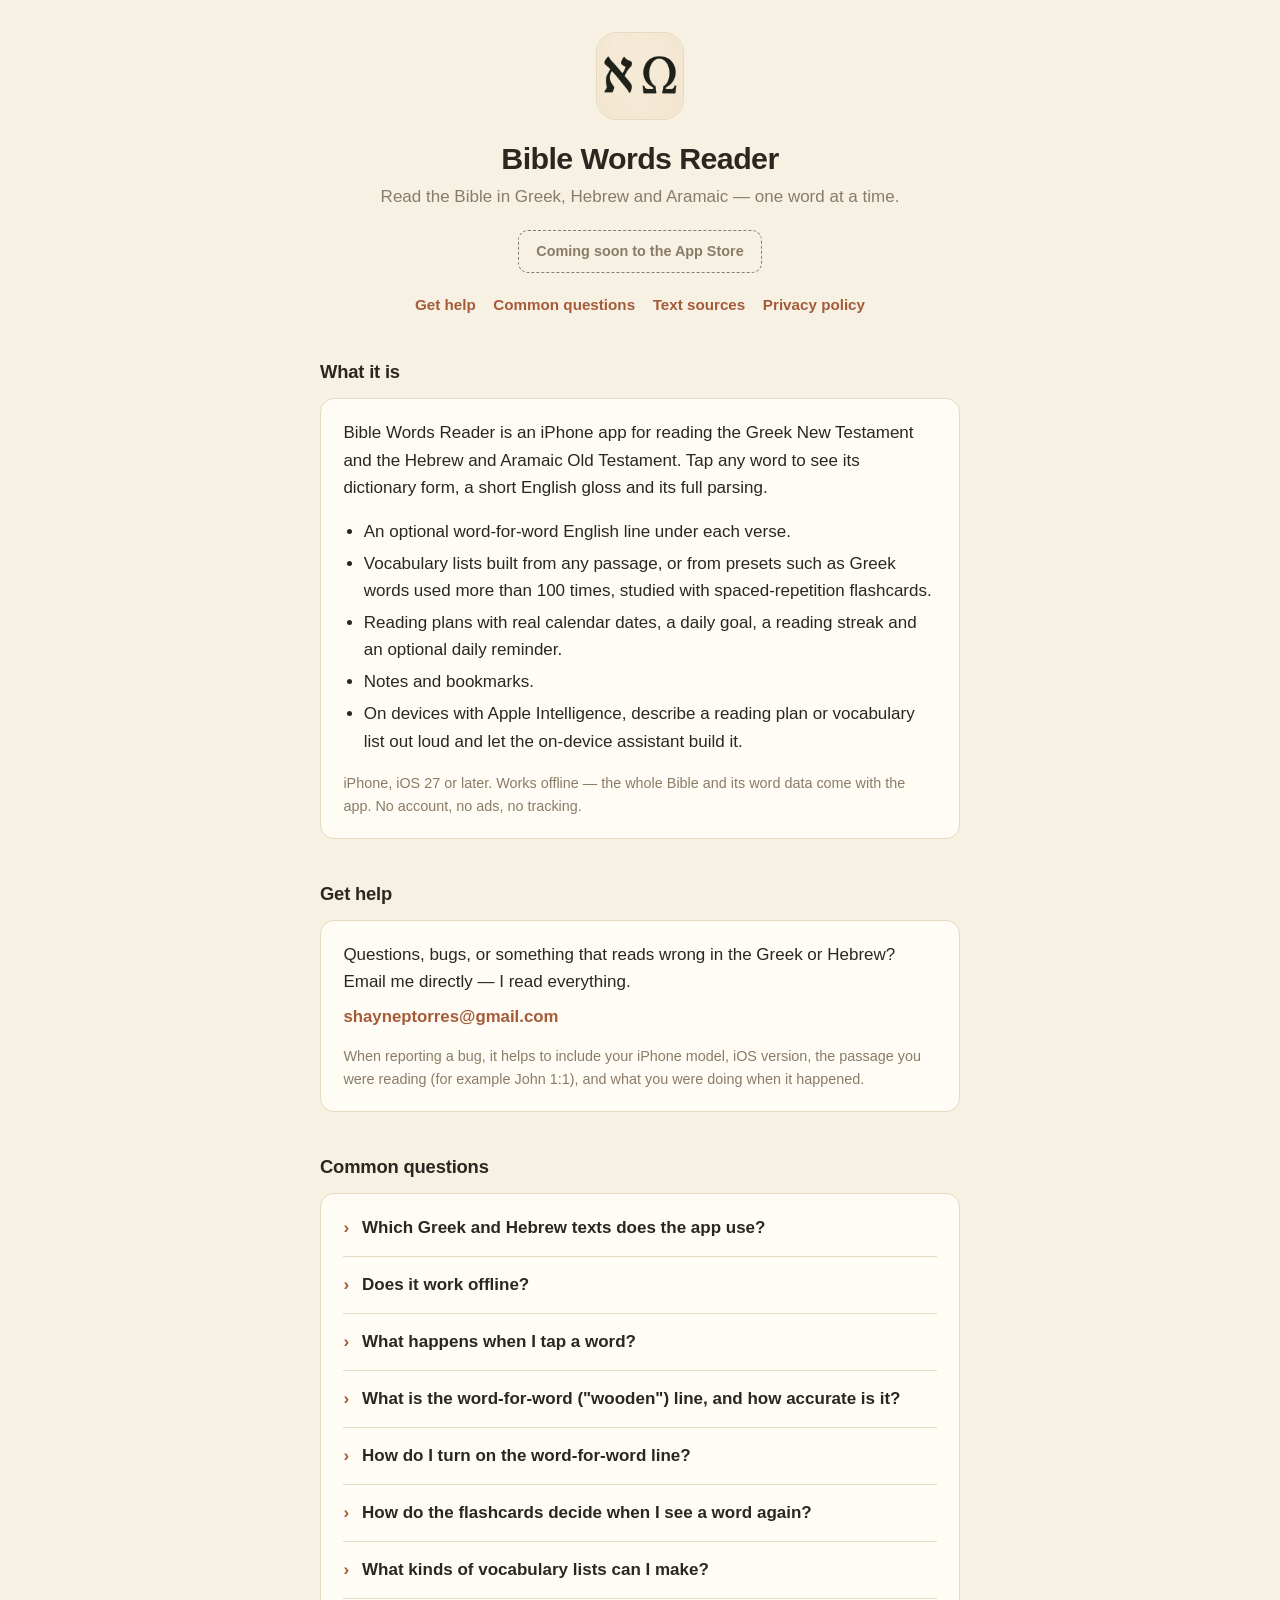
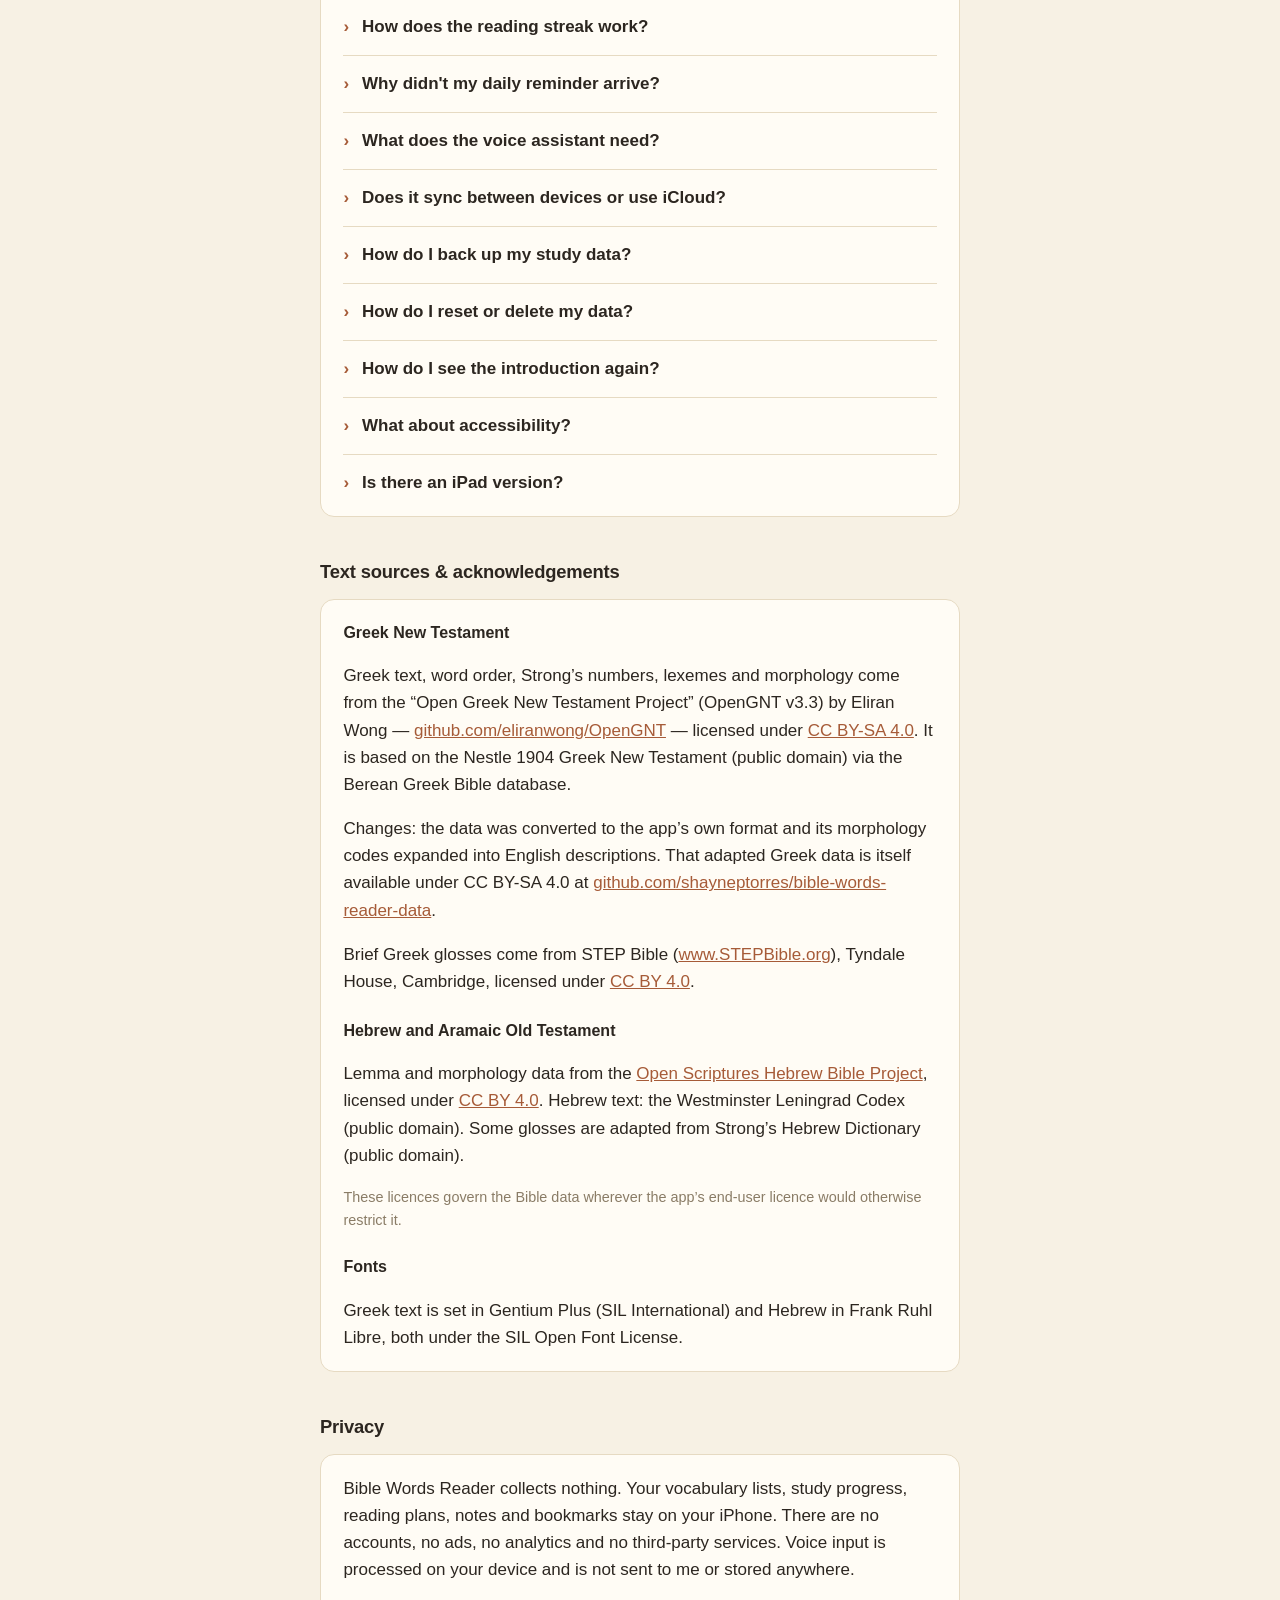
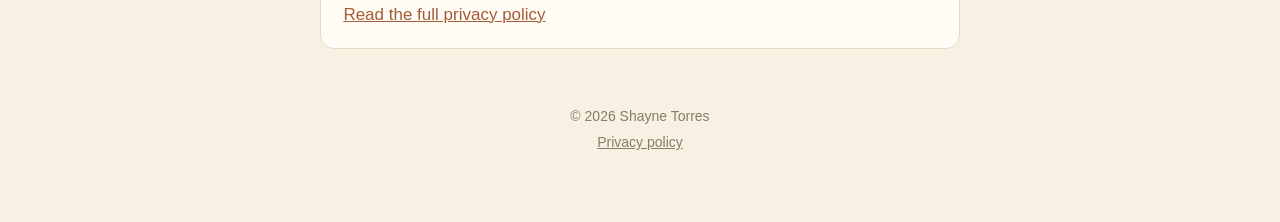
==== index.html @ 93ba6aef "Add the support site for Bible Words Reader Support, FAQ, privacy policy and text-source credits for" ====
<!DOCTYPE html>
<html lang="en">
<head>
<meta charset="utf-8">
<meta name="viewport" content="width=device-width, initial-scale=1">
<title>Bible Words Reader — Support</title>
<meta name="description" content="Support, FAQ and privacy for Bible Words Reader, an iPhone app for reading the Bible in Greek, Hebrew and Aramaic.">
<meta name="theme-color" content="#F7F1E4" media="(prefers-color-scheme: light)">
<meta name="theme-color" content="#1C1813" media="(prefers-color-scheme: dark)">
<link rel="icon" type="image/png" href="assets/favicon-64.png">
<link rel="apple-touch-icon" href="assets/apple-touch-icon.png">
<link rel="stylesheet" href="style.css">
</head>
<body>
<main>

  <header>
    <picture>
      <source srcset="assets/icon-dark-256.png" media="(prefers-color-scheme: dark)">
      <img class="mark" src="assets/icon-256.png" width="88" height="88" alt="Bible Words Reader app icon">
    </picture>
    <h1>Bible Words Reader</h1>
    <p class="tagline">Read the Bible in Greek, Hebrew and Aramaic — one word at a time.</p>

    <!-- TODO(owner): replace this placeholder with Apple's official
         "Download on the App Store" badge linking to the apps.apple.com URL
         once the app is live. -->
    <span class="store-badge">Coming soon to the App Store</span>

    <nav aria-label="Sections">
      <a href="#help">Get help</a>
      <a href="#faq">Common questions</a>
      <a href="#sources">Text sources</a>
      <a href="privacy.html">Privacy policy</a>
    </nav>
  </header>

  <h2 id="about">What it is</h2>
  <div class="card">
    <p>
      Bible Words Reader is an iPhone app for reading the Greek New Testament and
      the Hebrew and Aramaic Old Testament. Tap any word to see its dictionary
      form, a short English gloss and its full parsing.
    </p>
    <ul>
      <li>An optional word-for-word English line under each verse.</li>
      <li>Vocabulary lists built from any passage, or from presets such as Greek
        words used more than 100 times, studied with spaced-repetition
        flashcards.</li>
      <li>Reading plans with real calendar dates, a daily goal, a reading streak
        and an optional daily reminder.</li>
      <li>Notes and bookmarks.</li>
      <li>On devices with Apple Intelligence, describe a reading plan or
        vocabulary list out loud and let the on-device assistant build it.</li>
    </ul>
    <p class="muted small">
      iPhone, iOS 27 or later. Works offline — the whole Bible and its word data
      come with the app. No account, no ads, no tracking.
    </p>
  </div>

  <h2 id="help">Get help</h2>
  <div class="card">
    <p style="margin:0">
      Questions, bugs, or something that reads wrong in the Greek or Hebrew?
      Email me directly — I read everything.
    </p>
    <a class="contact" href="mailto:shayneptorres@gmail.com?subject=Bible%20Words%20Reader%20Support">
      shayneptorres@gmail.com
    </a>
    <p style="margin:.9rem 0 0" class="small muted">
      When reporting a bug, it helps to include your iPhone model, iOS version,
      the passage you were reading (for example John 1:1), and what you were
      doing when it happened.
    </p>
  </div>

  <h2 id="faq">Common questions</h2>
  <div class="card">

    <details>
      <summary>Which Greek and Hebrew texts does the app use?</summary>
      <p>
        The Greek New Testament comes from the Open Greek New Testament
        (OpenGNT), based on the Nestle 1904 text, with glosses from STEP Bible.
        The Hebrew and Aramaic Old Testament, with its word-by-word parsing,
        comes from the Open Scriptures Hebrew Bible. Full credits and licences
        are under <a href="#sources">Text sources</a>.
      </p>
    </details>

    <details>
      <summary>Does it work offline?</summary>
      <p>
        Yes. The biblical text, dictionary forms, glosses and parsing are all
        bundled with the app, so reading, word lookups, flashcards, plans, notes
        and bookmarks all work without a connection. Only the optional links out
        to other apps and websites (such as YouVersion, BibleGateway or Logos)
        need the internet.
      </p>
    </details>

    <details>
      <summary>What happens when I tap a word?</summary>
      <p>
        You'll see the word's dictionary form (lemma), a short English gloss and
        its full parsing — part of speech plus tense, voice, mood, person,
        number, gender, case or stem as they apply.
      </p>
    </details>

    <details>
      <summary>What is the word-for-word ("wooden") line, and how accurate is it?</summary>
      <p>
        It's a rough English rendering of each word, kept in the original word
        order, so you can follow the Greek or Hebrew without switching to a
        translation. It's built from dictionary glosses and the verb's parsing,
        not written by a translator, so it reads awkwardly on purpose and is
        sometimes simply wrong. Narrative and letters read best; Hebrew poetry
        and the prophets are noticeably rougher. Treat it as a window into the
        source text, not a translation.
      </p>
    </details>

    <details>
      <summary>How do I turn on the word-for-word line?</summary>
      <p>
        It's off by default. In the reader, tap the <strong>Tools</strong>
        button (the grid of four squares), choose <strong>Reader
        settings</strong>, and switch on <strong>Show wooden
        translation</strong>. It appears in the <strong>Verse by verse</strong>
        layout, which you can pick in the same screen.
      </p>
    </details>

    <details>
      <summary>How do the flashcards decide when I see a word again?</summary>
      <p>
        After each card you rate how well you knew it. The schedule is a
        variant of the classic SM-2 method:
      </p>
      <ul>
        <li><strong>Good</strong> — first review in 1 day, then 6 days, then
          the gap grows by the word's ease (up to 2.5×) each time.</li>
        <li><strong>Easy</strong> — a new word jumps straight to 4 days, and
          known words grow faster than with Good.</li>
        <li><strong>Hard</strong> — still counts as remembered, but the gap only
          grows a little and the word gets slightly harder to space out.</li>
        <li><strong>Again</strong> — the word comes back tomorrow and its gaps
          grow more slowly from then on.</li>
      </ul>
    </details>

    <details>
      <summary>What kinds of vocabulary lists can I make?</summary>
      <p>
        Build a list from any passage — a chapter, a book or a range — or start
        from a preset: Greek or Hebrew words that occur more than 100, 75, 50,
        25, 10 or 5 times. On devices with Apple Intelligence you can also
        describe the list you want out loud.
      </p>
    </details>

    <details>
      <summary>How does the reading streak work?</summary>
      <p>
        Any day you mark reading counts toward your streak. You get one
        "freeze" a month, which covers a single missed day so one busy day
        doesn't erase a long run. Your longest streak is kept even after a
        streak ends.
      </p>
    </details>

    <details>
      <summary>Why didn't my daily reminder arrive?</summary>
      <ul>
        <li><strong>Notifications are off.</strong> If you declined the
          permission, the reminder settings say so and offer a shortcut to iOS
          Settings to turn notifications back on for the app.</li>
        <li><strong>You already read that day.</strong> The reminder is skipped
          on purpose on days that already have reading.</li>
        <li><strong>You haven't opened the app for a while.</strong> The
          reminder is scheduled one day at a time and refreshed whenever you
          open the app or record reading, so after a stretch away it resumes
          once you open the app again.</li>
        <li><strong>A Focus mode or Scheduled Summary</strong> may be holding
          it back — check iOS Settings → Notifications.</li>
      </ul>
    </details>

    <details>
      <summary>What does the voice assistant need?</summary>
      <p>
        An iPhone that supports Apple Intelligence, with Apple Intelligence
        turned on and its on-device model finished downloading. It also asks
        for microphone and speech-recognition permission the first time you use
        it. Speech is transcribed on your device and requests are handled by
        Apple's on-device model — nothing is sent to me or to any server. If
        your device can't run it, the voice options are hidden or explained and
        you can build lists and plans by hand as usual.
      </p>
    </details>

    <details>
      <summary>Does it sync between devices or use iCloud?</summary>
      <p>
        No. There's no account and no iCloud sync — your lists, study progress,
        plans, notes and bookmarks live only on the iPhone where you created
        them.
      </p>
    </details>

    <details>
      <summary>How do I back up my study data?</summary>
      <p>
        The app has no export or sync of its own. Your data is included in your
        iPhone's regular backup (iCloud Backup, or a backup to a Mac or PC), so
        restoring your iPhone — or setting up a new one — from a backup brings
        it back.
      </p>
    </details>

    <details>
      <summary>How do I reset or delete my data?</summary>
      <p>
        Swipe to delete individual vocabulary lists, reading plans, notes or
        bookmarks. To erase everything at once, delete the app from your iPhone
        — that removes all of its data. (Restoring an older iPhone backup can
        bring that data back.)
      </p>
    </details>

    <details>
      <summary>How do I see the introduction again?</summary>
      <p>
        Tap <strong>Tools</strong> (the grid of four squares) →
        <strong>Settings</strong>, then under <strong>Help</strong> choose
        <strong>Show Onboarding</strong>. The reading plans and vocabulary tours
        are there too. Replaying a tour doesn't change your reading position,
        plans or goal.
      </p>
    </details>

    <details>
      <summary>What about accessibility?</summary>
      <p>
        You can change the reading text size under <strong>Reader
        settings</strong>, and the app follows your system light or dark
        appearance. If something is hard to use with VoiceOver, larger text or
        any other accessibility setting, please <a href="#help">email me</a> —
        I'd like to fix it.
      </p>
    </details>

    <details>
      <summary>Is there an iPad version?</summary>
      <p>
        Not yet — Bible Words Reader is designed for iPhone for now.
      </p>
    </details>

  </div>

  <h2 id="sources">Text sources &amp; acknowledgements</h2>
  <div class="card">
    <h3>Greek New Testament</h3>
    <p>
      Greek text, word order, Strong&rsquo;s numbers, lexemes and morphology come from
      the &ldquo;Open Greek New Testament Project&rdquo; (OpenGNT v3.3) by Eliran Wong
      &mdash; <a href="https://github.com/eliranwong/OpenGNT">github.com/eliranwong/OpenGNT</a>
      &mdash; licensed under
      <a href="https://creativecommons.org/licenses/by-sa/4.0/">CC BY-SA 4.0</a>.
      It is based on the Nestle 1904 Greek New Testament (public domain) via the
      Berean Greek Bible database.
    </p>
    <p>
      Changes: the data was converted to the app&rsquo;s own format and its morphology
      codes expanded into English descriptions. That adapted Greek data is itself
      available under CC BY-SA 4.0 at
      <a href="https://github.com/shayneptorres/bible-words-reader-data">github.com/shayneptorres/bible-words-reader-data</a>.
    </p>
    <p>
      Brief Greek glosses come from STEP Bible
      (<a href="https://www.STEPBible.org">www.STEPBible.org</a>), Tyndale House,
      Cambridge, licensed under
      <a href="https://creativecommons.org/licenses/by/4.0/">CC BY 4.0</a>.
    </p>

    <h3>Hebrew and Aramaic Old Testament</h3>
    <p>
      Lemma and morphology data from the
      <a href="https://github.com/openscriptures/morphhb">Open Scriptures Hebrew Bible Project</a>,
      licensed under <a href="https://creativecommons.org/licenses/by/4.0/">CC BY 4.0</a>.
      Hebrew text: the Westminster Leningrad Codex (public domain). Some glosses are
      adapted from Strong&rsquo;s Hebrew Dictionary (public domain).
    </p>

    <p class="muted small">
      These licences govern the Bible data wherever the app&rsquo;s end-user licence
      would otherwise restrict it.
    </p>

    <h3>Fonts</h3>
    <p>
      Greek text is set in Gentium Plus (SIL International) and Hebrew in Frank
      Ruhl Libre, both under the SIL Open Font License.
    </p>
  </div>

  <h2 id="privacy">Privacy</h2>
  <div class="card">
    <p>
      Bible Words Reader collects nothing. Your vocabulary lists, study progress,
      reading plans, notes and bookmarks stay on your iPhone. There are no
      accounts, no ads, no analytics and no third-party services. Voice input is
      processed on your device and is not sent to me or stored anywhere.
    </p>
    <p><a href="privacy.html">Read the full privacy policy</a></p>
  </div>

  <footer>
    <p>© 2026 Shayne Torres</p>
    <p><a href="privacy.html">Privacy policy</a></p>
  </footer>

</main>
</body>
</html>
---- style.css ----
/* Bible Words Reader support site. No build step, no external resources. */

:root {
  --accent: #A65B38;
  --bg: #F7F1E4;
  --surface: #FFFCF5;
  --text: #2C2620;
  --text-secondary: #8A7C66;
  --hairline: #E6DAC2;
  color-scheme: light dark;
}
@media (prefers-color-scheme: dark) {
  :root {
    --accent: #CB7E55;
    --bg: #1C1813;
    --surface: #26211A;
    --text: #EDE6D8;
    --text-secondary: #A99B82;
    --hairline: #3A332A;
  }
}

* { box-sizing: border-box; }

html { -webkit-text-size-adjust: 100%; }

body {
  margin: 0;
  padding: 2rem 1rem 4rem;
  background: var(--bg);
  color: var(--text);
  font: 17px/1.6 -apple-system, BlinkMacSystemFont, "Segoe UI", Roboto,
        Helvetica, Arial, sans-serif;
  -webkit-font-smoothing: antialiased;
  overflow-wrap: break-word;
}

main { max-width: 640px; margin: 0 auto; }

header { text-align: center; margin-bottom: 2.5rem; }

.mark {
  display: block;
  width: 88px; height: 88px;
  margin: 0 auto 1.25rem;
  border-radius: 20px;
  border: 1px solid var(--hairline);
}

h1 { font-size: 1.9rem; line-height: 1.2; margin: 0 0 .4rem; letter-spacing: -.02em; }
.tagline { color: var(--text-secondary); margin: 0; }

nav {
  display: flex; flex-wrap: wrap; justify-content: center; gap: .35rem 1.1rem;
  margin: 1.25rem 0 0; font-size: .95rem;
}
nav a { text-decoration: none; font-weight: 600; }
nav a:hover { text-decoration: underline; }

h2 {
  font-size: 1.15rem;
  margin: 2.5rem 0 .75rem;
  letter-spacing: -.01em;
  scroll-margin-top: 1rem;
}
h3 { font-size: 1rem; margin: 1.4rem 0 .35rem; }
h3:first-child { margin-top: 0; }

.card {
  background: var(--surface);
  border: 1px solid var(--hairline);
  border-radius: 14px;
  padding: 1.25rem 1.4rem;
}
.card + .card { margin-top: .75rem; }
.card > p:first-child, .card > ul:first-child { margin-top: 0; }
.card > p:last-child, .card > ul:last-child { margin-bottom: 0; }

.muted { color: var(--text-secondary); }
.small { font-size: .9rem; }

a { color: var(--accent); }

ul { padding-left: 1.2em; }
li + li { margin-top: .3rem; }

.contact {
  display: inline-block;
  margin-top: .5rem;
  font-size: 1.05rem;
  font-weight: 600;
  text-decoration: none;
}
.contact:hover { text-decoration: underline; }

/* Placeholder until the app is live. Swap for Apple's official badge. */
.store-badge {
  display: inline-block;
  margin-top: 1.25rem;
  padding: .55rem 1.1rem;
  border-radius: 10px;
  border: 1px dashed var(--text-secondary);
  color: var(--text-secondary);
  font-size: .9rem;
  font-weight: 600;
}

details { border-top: 1px solid var(--hairline); padding: .9rem 0; }
details:first-of-type { border-top: none; padding-top: 0; }
details:last-of-type { padding-bottom: 0; }
summary {
  cursor: pointer;
  font-weight: 600;
  list-style: none;
  padding-left: 1.1em;
  text-indent: -1.1em;
}
summary::-webkit-details-marker { display: none; }
summary::before {
  content: "›";
  display: inline-block;
  width: 1.1em;
  text-indent: 0;
  color: var(--accent);
  font-weight: 700;
  transition: transform .15s ease;
}
details[open] summary::before { transform: rotate(90deg); }
details p, details ul { margin: .6rem 0 0 1.1em; color: var(--text-secondary); }
details strong { color: var(--text); font-weight: 600; }

.todo {
  border-left: 3px solid var(--accent);
  padding-left: .8rem;
  color: var(--text-secondary);
  font-style: italic;
}

footer {
  margin-top: 3.5rem;
  text-align: center;
  color: var(--text-secondary);
  font-size: .875rem;
}
footer a { color: var(--text-secondary); }
footer p { margin: .25rem 0; }

@media (prefers-reduced-motion: reduce) {
  summary::before { transition: none; }
}
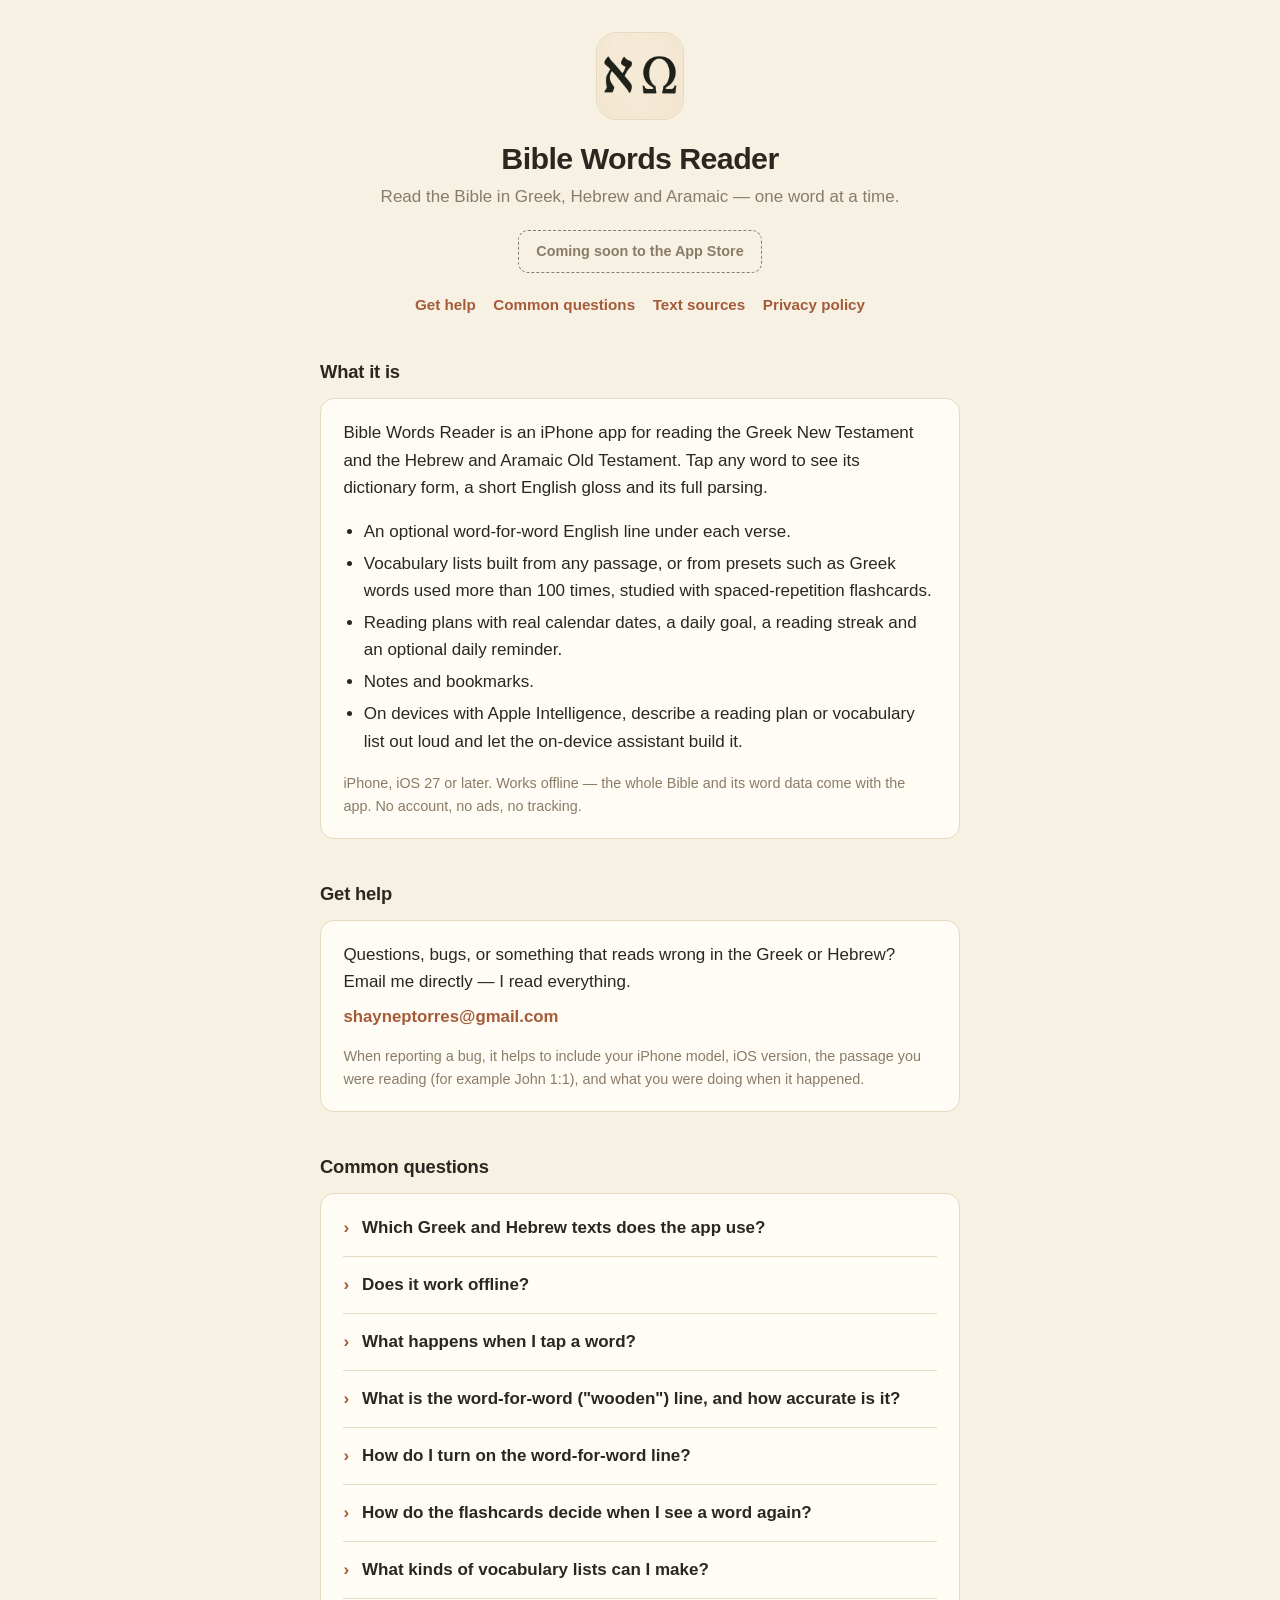
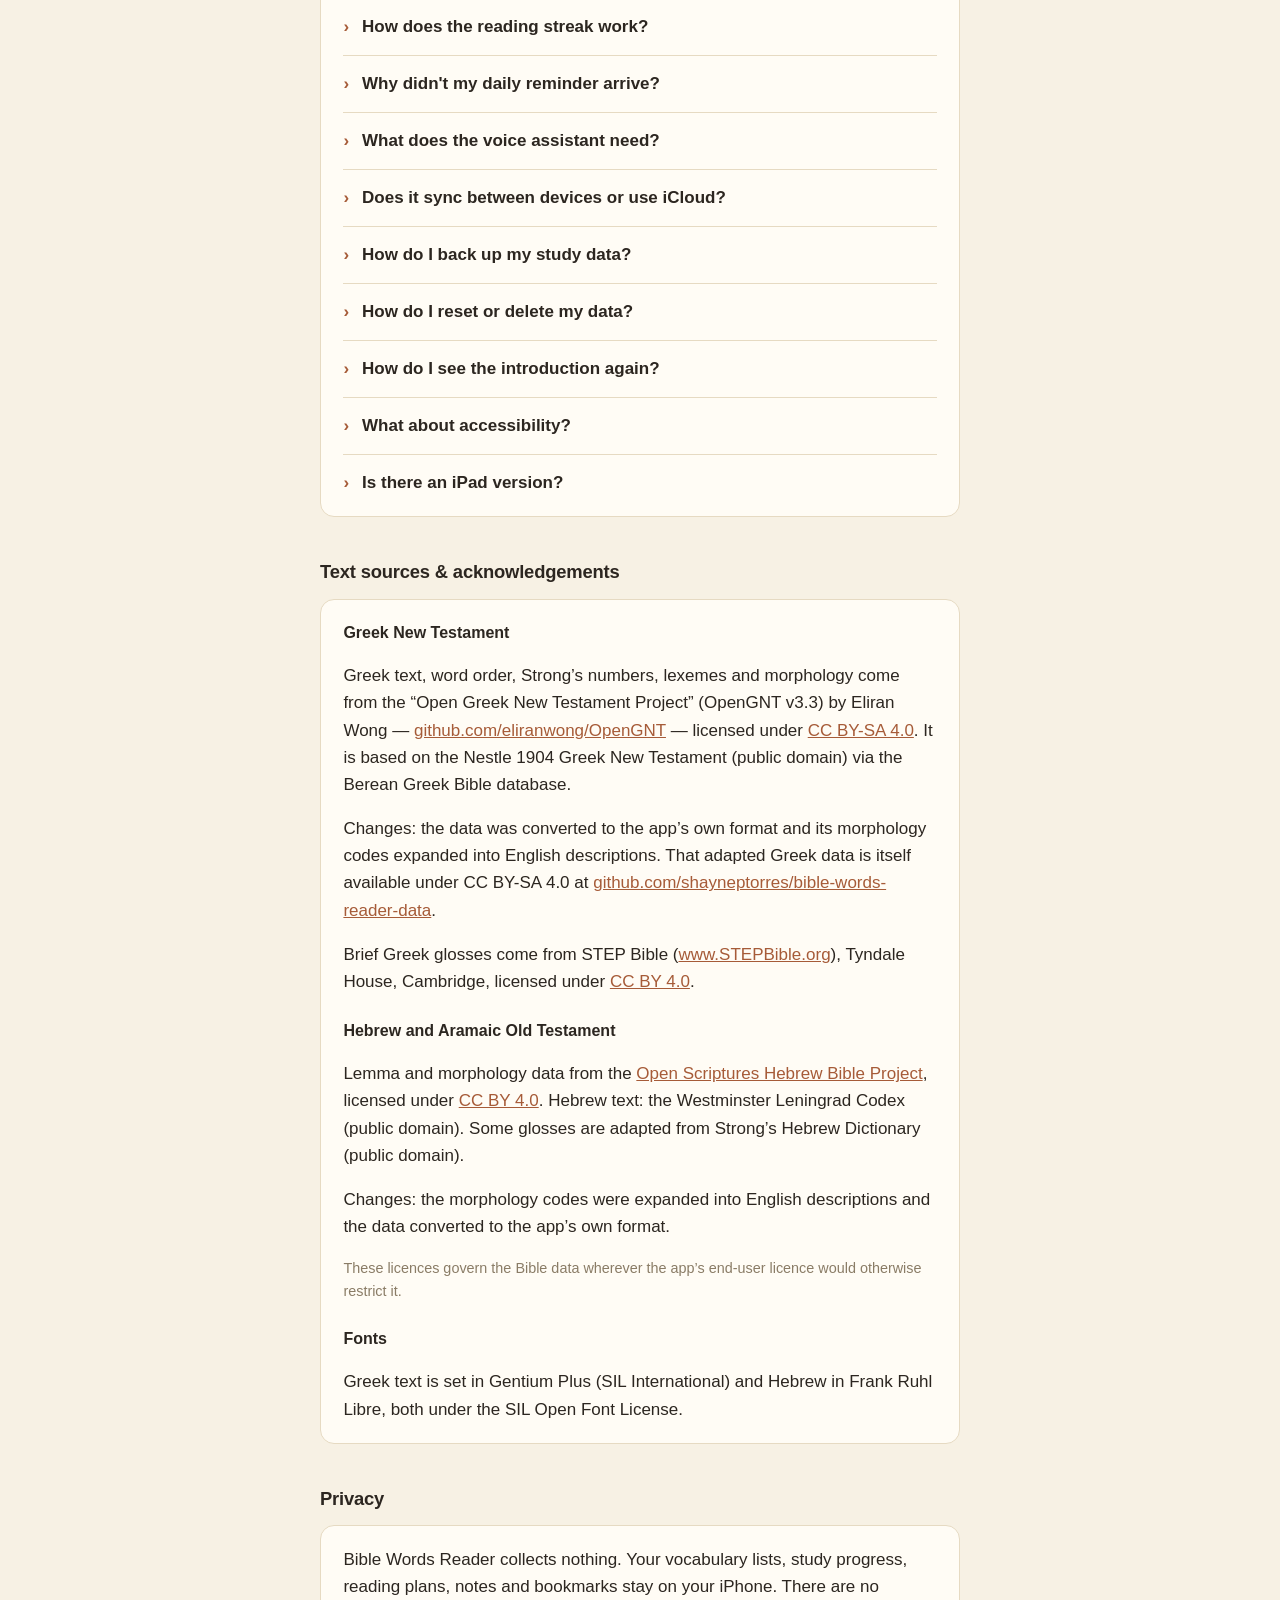
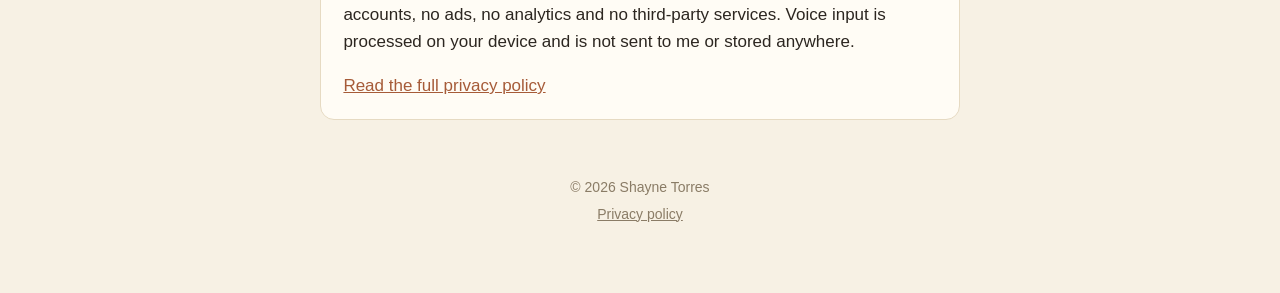
==== commit acf8ab78: "Say the Hebrew data was modified in the credits CC BY 4.0 requires indicating modifications. The app" ====
--- a/index.html
+++ b/index.html
@@ -294,6 +294,10 @@
       Hebrew text: the Westminster Leningrad Codex (public domain). Some glosses are
       adapted from Strong&rsquo;s Hebrew Dictionary (public domain).
     </p>
+    <p>
+      Changes: the morphology codes were expanded into English descriptions and the
+      data converted to the app&rsquo;s own format.
+    </p>
 
     <p class="muted small">
       These licences govern the Bible data wherever the app&rsquo;s end-user licence
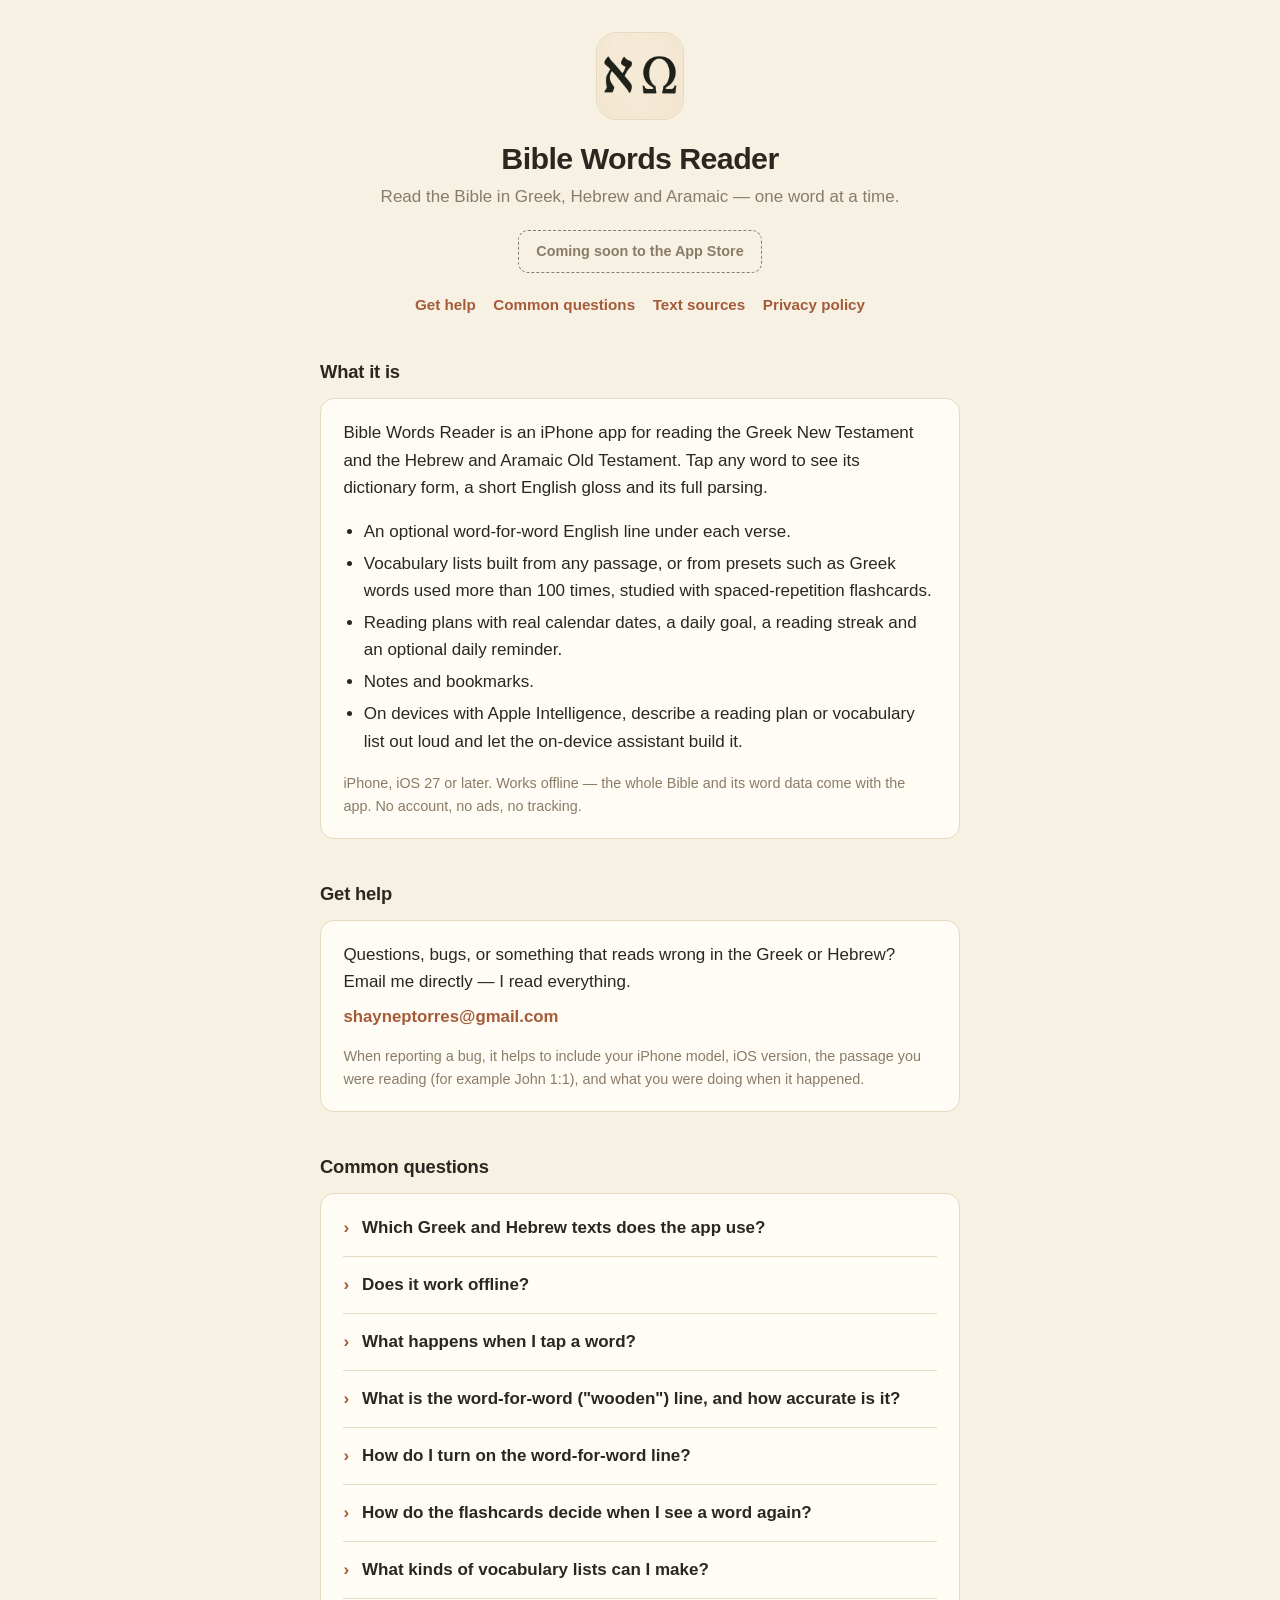
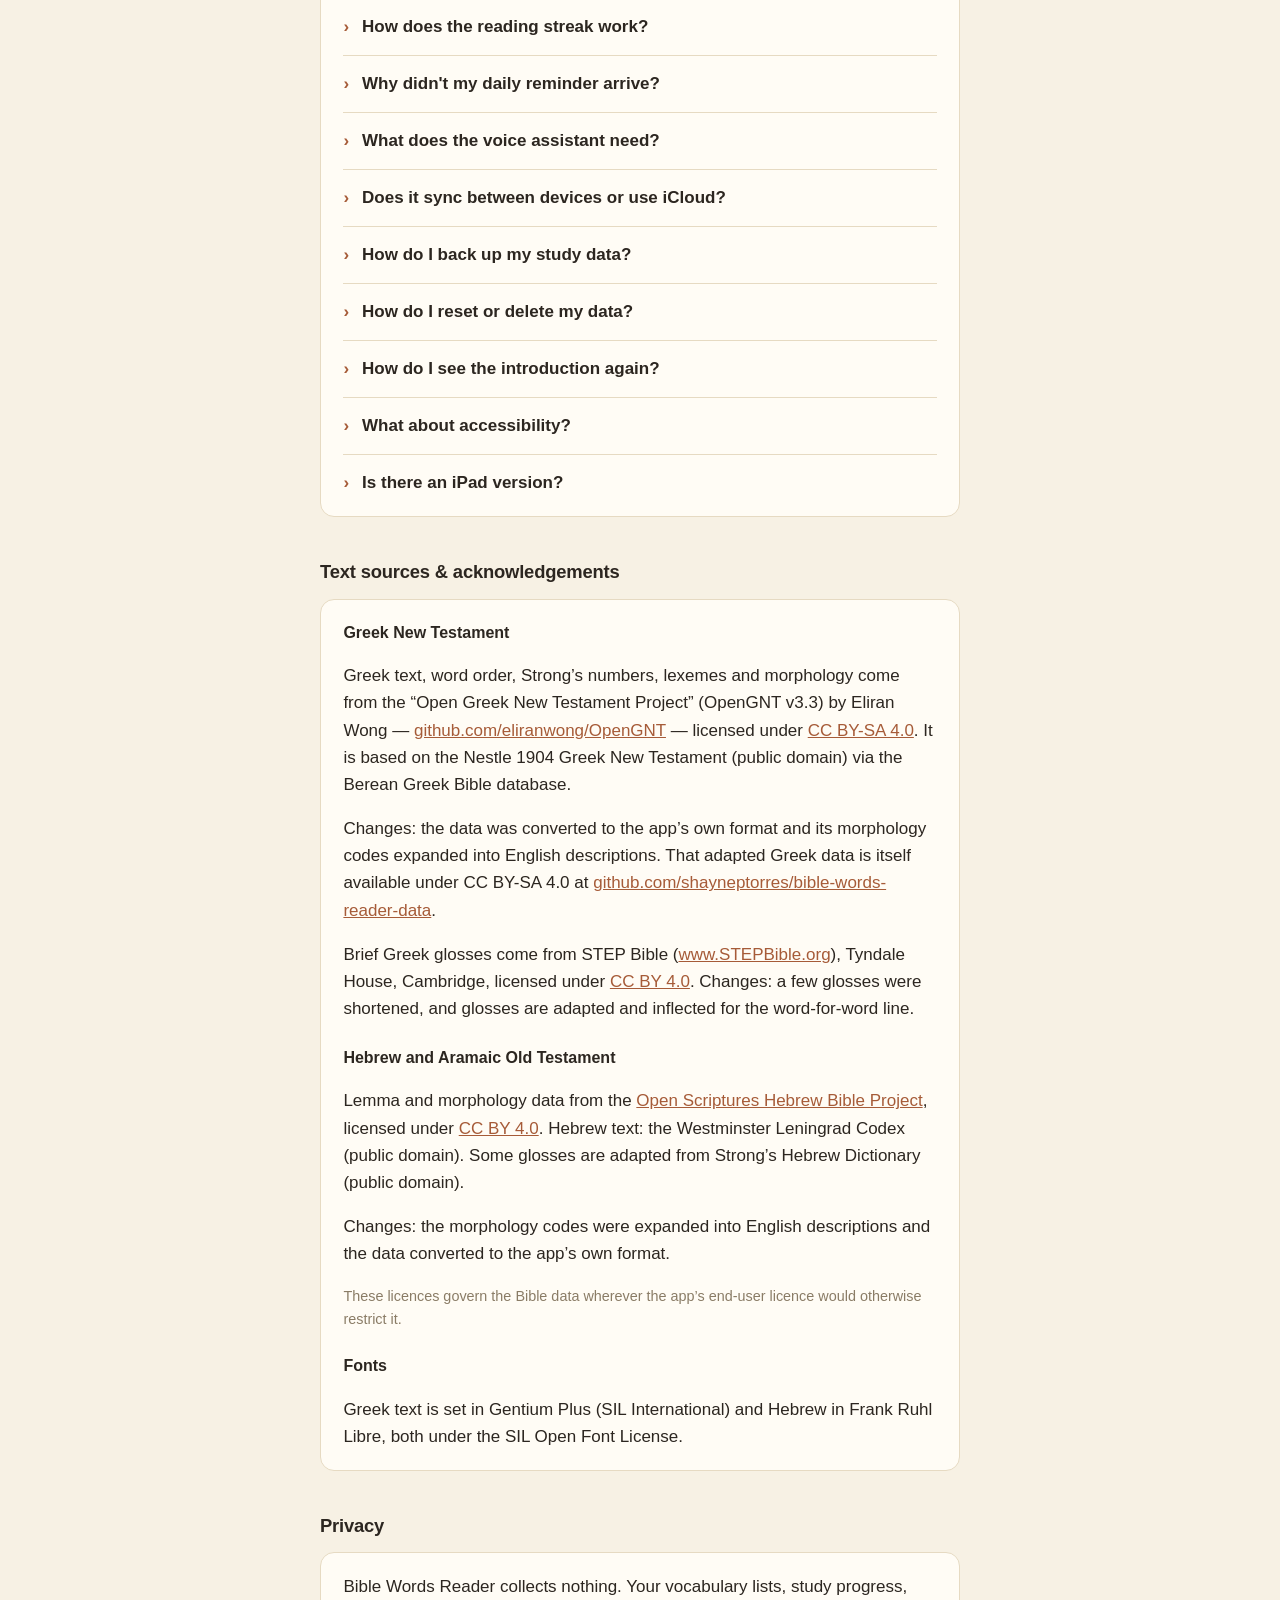
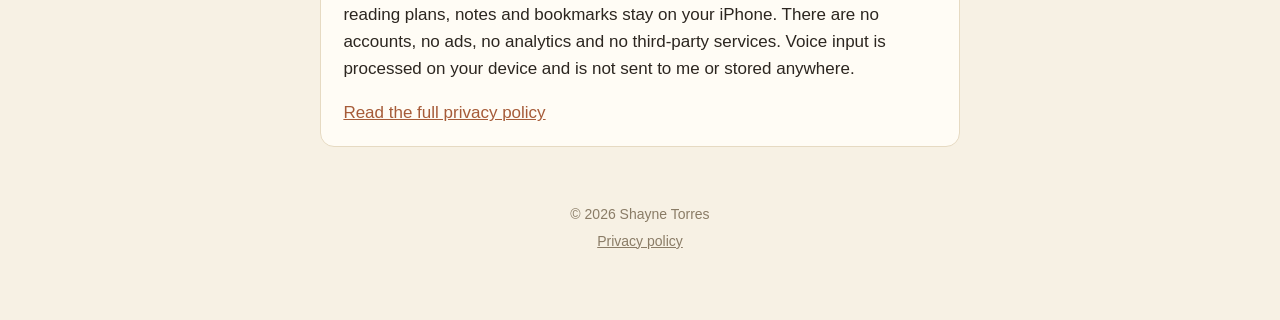
==== commit 44650460: "Say the STEP Bible glosses were modified in the credits CC BY 4.0 requires indicating modifications;" ====
--- a/index.html
+++ b/index.html
@@ -284,6 +284,8 @@
       (<a href="https://www.STEPBible.org">www.STEPBible.org</a>), Tyndale House,
       Cambridge, licensed under
       <a href="https://creativecommons.org/licenses/by/4.0/">CC BY 4.0</a>.
+          Changes: a few glosses were shortened, and glosses are adapted and inflected
+      for the word-for-word line.
     </p>
 
     <h3>Hebrew and Aramaic Old Testament</h3>
